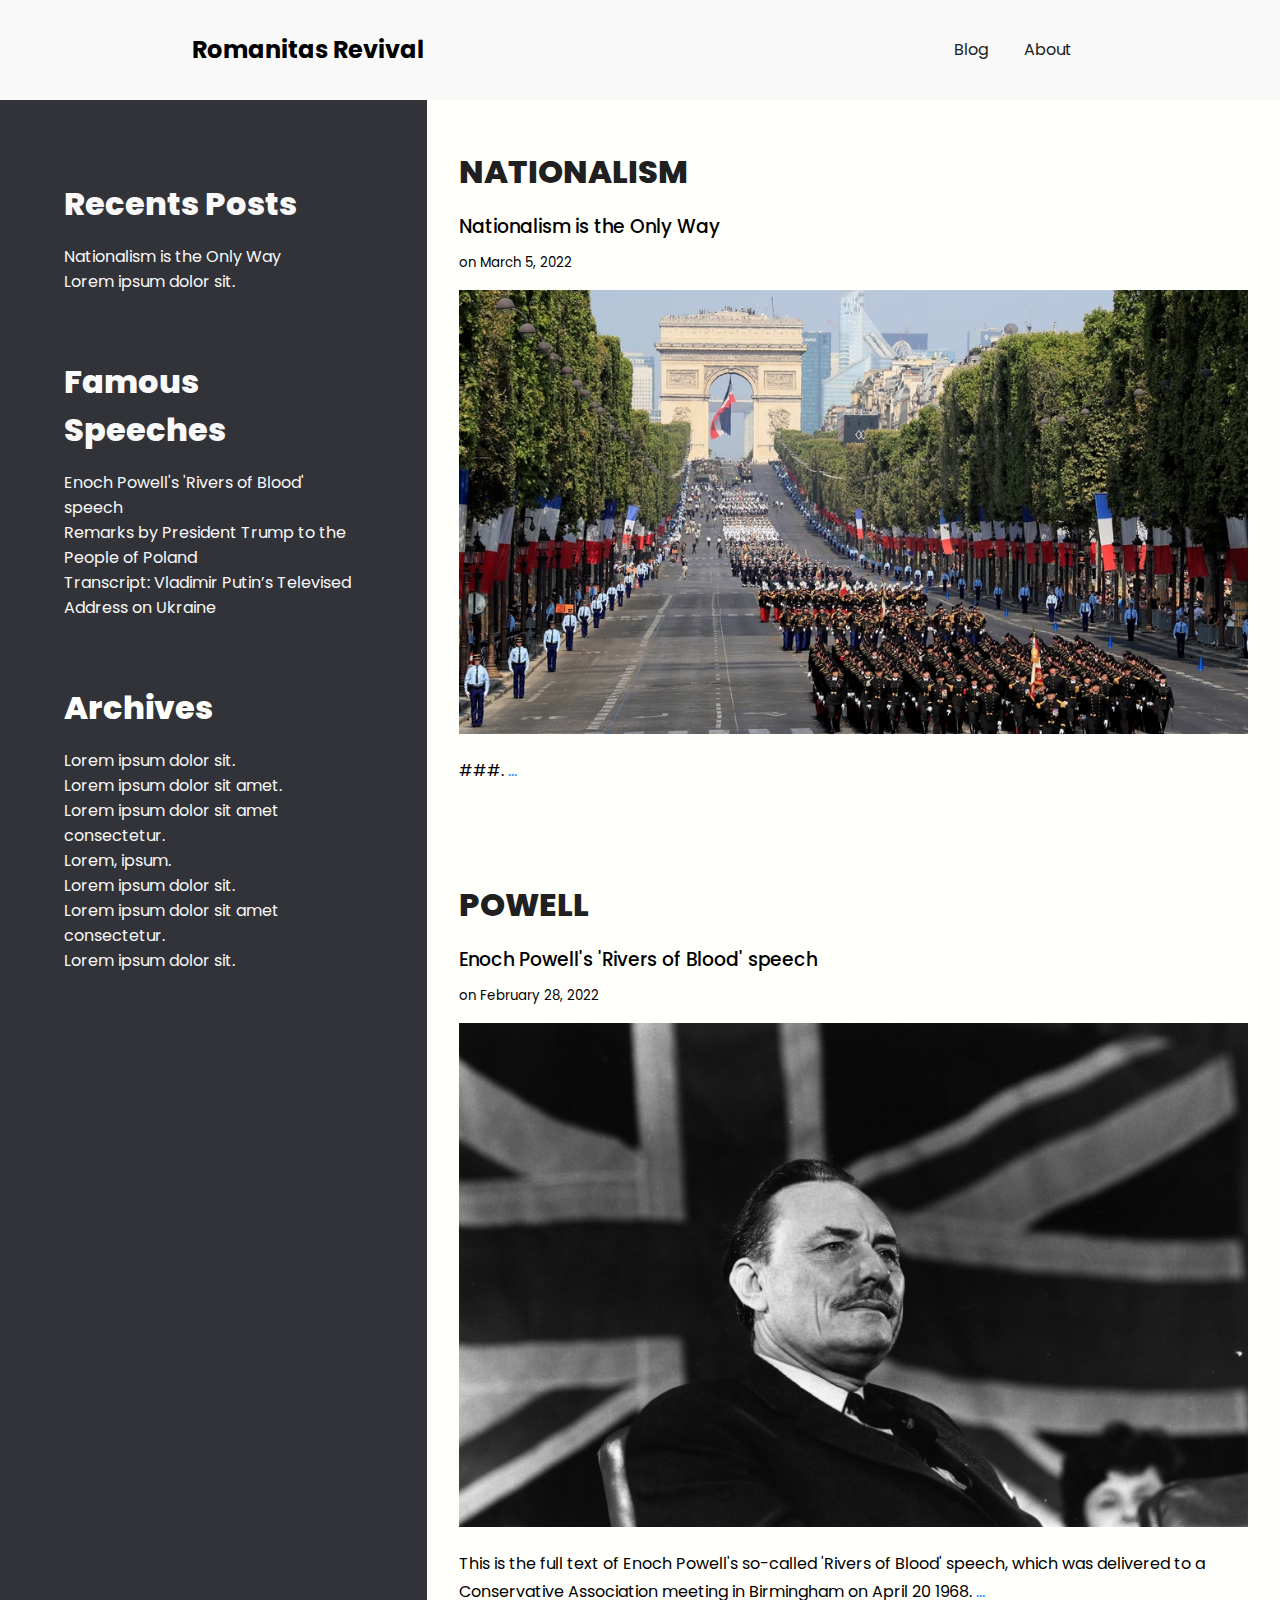
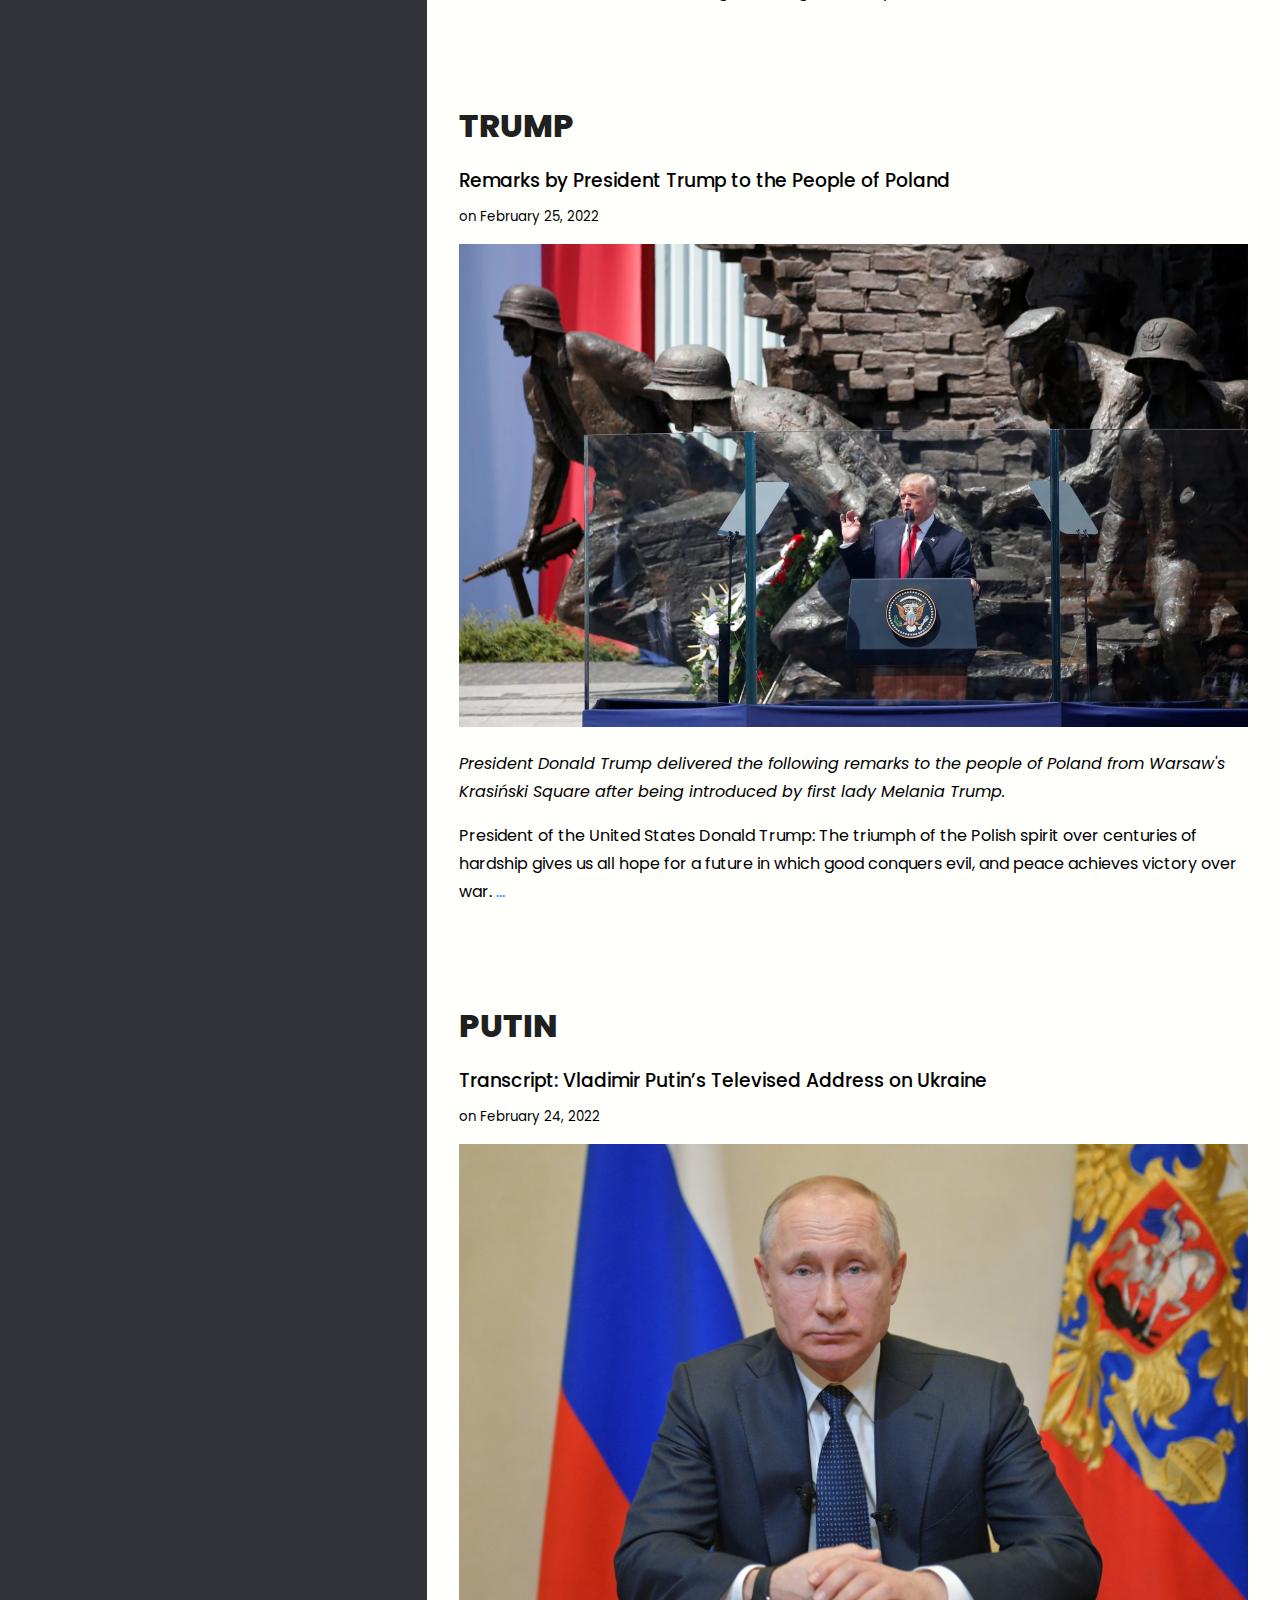
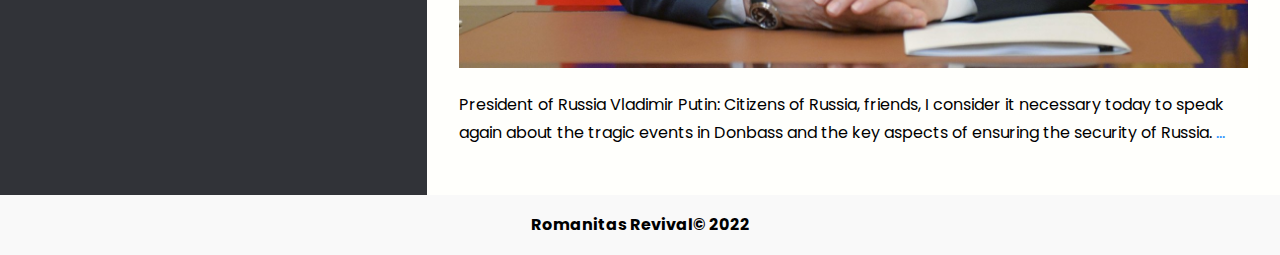
==== index.html @ 95ed3440 "updated filed march 1 2022" ====
<!DOCTYPE html>
<html lang="en">

<head>
    <meta charset="UTF-8">
    <meta http-equiv="X-UA-Compatible" content="IE=edge">
    <meta name="viewport" content="width=device-width, initial-scale=1.0">
    <link rel="stylesheet" href="style.css">
    <title>Romanitas Revival</title>
</head>

<body>

    <div class="container">
        <header>
            <nav>
                <div class="logo">
                    <h2>Romanitas Revival</h2>
                </div>
                <ul>
                  <li><a href="index.html">Blog</a></li>
                  <li><a href="about.html">About</a></li>
                </ul>
                <a href="#" class="mobile">&#9776;</a>
            </nav>
        </header>
        <aside>
            <div class="post">
                <h1><a href="blog.html">Recents Posts</a></h1>
                <ul>
                  <li><a href="nationalismistheonlyway.html">Nationalism is the Only Way</a></li>
                    <li><a href="">Lorem ipsum dolor sit.</a></li>
                </ul>
            </div>
            <div class="comments">
                <h1><a href="famousspeeches.html">Famous Speeches</a></h1>
                <ul>
                    <li><a href="powell.html">Enoch Powell's 'Rivers of Blood' speech</a></li>
                    <li><a href="trump.html">Remarks by President Trump to the People of Poland</a></li>
                    <li><a href="putin.html">Transcript: Vladimir Putin’s Televised Address on Ukraine</a></li>
                </ul>
            </div>
            <div class="archives">
                <h1>Archives</h1>
                <ul>
                    <li><a href="">Lorem ipsum dolor sit.</a></li>
                    <li><a href="">Lorem ipsum dolor sit amet.</a></li>
                    <li><a href="">Lorem ipsum dolor sit amet consectetur.</a></li>
                    <li><a href="">Lorem, ipsum.</a></li>
                    <li><a href="">Lorem ipsum dolor sit.</a></li>
                    <li><a href="">Lorem ipsum dolor sit amet consectetur.</a></li>
                    <li><a href="">Lorem ipsum dolor sit.</a></li>
                </ul>
            </div>
        </aside>
        <main>

          <div class="blog-post">
              <div class="meta">
                  <h1>NATIONALISM</h1>
                  <h3>Nationalism is the Only Way</h3>
                  <small><a href="#"></a> on March 5, 2022</small>
              </div>
              <div class="post">
                  <img src="images/nationalism.jpg" alt="">
                  <p class="excerpt">###. <a href="nationalismistheonlyway.html">...</a></p>
              </div>
          </div>

            <div class="blog-post">
                <div class="meta">
                    <h1>POWELL</h1>
                    <h3>Enoch Powell's 'Rivers of Blood' speech</h3>
                    <small><a href="#"></a> on February 28, 2022</small>
                </div>
                <div class="post">
                    <img src="images/powell.jpg" alt="">
                    <p class="excerpt">This is the full text of Enoch Powell's so-called 'Rivers of Blood' speech, which was
                    delivered to a Conservative Association meeting in Birmingham on April 20 1968. <a href="powell.html">...</a></p>
                </div>
            </div>

            <div class="blog-post">
                <div class="meta">
                    <h1>TRUMP</h1>
                    <h3>Remarks by President Trump to the People of Poland</h3>
                    <small><a href="#"></a> on February 25, 2022</small>
                </div>
                <div class="post">
                    <img src="images/trump.jpg" alt="">
                    <p class="excerpt"><i>President Donald Trump delivered the following remarks to the people of Poland from Warsaw's Krasiński Square after being introduced by first lady Melania Trump.</i></p>

                    <p class="excerpt">President of the United States Donald Trump: The triumph of the Polish spirit over centuries of hardship gives us all hope for a future in which good conquers evil, and peace achieves victory over war.  <a href="trump.html">...</a></p>
                </div>
            </div>

            <div class="blog-post">
                <div class="meta">
                    <h1>PUTIN</h1>
                    <h3>Transcript: Vladimir Putin’s Televised Address on Ukraine</h3>
                    <small><a href="#"></a> on February 24, 2022</small>
                </div>
                <div class="post">
                    <img src="images/putin.jpg" alt="">
                    <p class="excerpt">President of Russia Vladimir Putin: Citizens of Russia, friends,
                    I consider it necessary today to speak again about the tragic events in Donbass and the key aspects of ensuring the security of Russia.  <a href="putin.html">...</a></p>
                </div>
            </div>

        </main>
        <footer>
            <h4>Romanitas Revival© 2022</h4>
        </footer>

    </div>
<script src="app.js"></script>
</body>

</html>
---- style.css ----
@import url('https://fonts.googleapis.com/css2?family=Poppins:wght@400;500;800&display=swap');

/* Base Styling */
* {
    margin: 0;
    padding: 0;
    box-sizing: border-box;
}

body {
    font-family: 'Poppins', sans-serif;
    background: url(images/bg.jpg);
    background-size: cover;

}

ul {
    list-style-type: none;
}

a {
    text-decoration: none;
    color: #f9f9f9;
}

h1 {
    color: #fffffc;
    margin: 16px 0;
    font-weight: 800;
}

h3 {
    margin: 8px 0;
    font-weight: 500;
}

p {
    margin: 16px 0;
    line-height: 1.75;
    font-weight: 400;
}

img {
    max-width: 100%;
    height: auto;
    margin-top: 16px;
}

/* Layout */
.container {
    display: grid;
    grid-template-columns: repeat(3, 1fr);
    grid-template-rows: 100px auto 60px;
    /* height: 100vh; */
    width: 100%;
    margin: 0 auto;
}

header {
    background-color: #F9F9F9;
    grid-column-start: span 3;

}

aside {
    background-color: #313338;
    grid-column-start: span 1;

}

main {
    background-color: #fffffc;
    grid-column-start: span 2;

}

footer {
    background-color: #F9F9F9;
    grid-column-start: span 3;
    text-align: center;
    display: flex;
    align-items: center;
    justify-content: center;

}

@media (max-width:768px) {
    .container {
        grid-template-columns: 1fr;
        grid-template-rows: 100px auto auto 100px;
    }

    header,
    aside,
    main,
    footer {
        grid-column-start: span 4;
    }
}


/* Navigation */
header {
    line-height: 100px;
}

nav {
    display: flex;
    align-items: center;
    justify-content: space-between;
    width: 70%;
    margin: 0 auto;

}

nav ul li {
    display: inline;
    padding: 0 16px;
}

nav ul li a {
    color: #202020;
}

.mobile {
    display: none;
}
.show {
    display: block;
}

@media (max-width:768px) {
    nav{
        position: relative;
    }
    nav ul {
        display: none;
        width: 100%;
        background-color: grey;
        position: absolute;
        top:100px;
        height:40vh;
        text-align: center;
    }
    nav ul li {
        display: block;
        margin-bottom: 5px;
    }
    nav ul li a{
        color:#fffffc;
    }

    a.mobile {
        color: #202020;
        font-size: 32px;
        display: block;
    }


}

/* Aside */
aside {
    padding: 64px;
}

aside .comments,
.archives {
    margin-top: 64px;
}

/* Blog */
.blog-post h1 {
    color: #202020;
}

.blog-post a {
    color: dodgerblue;
}

.blog-post {
    padding: 32px;
}
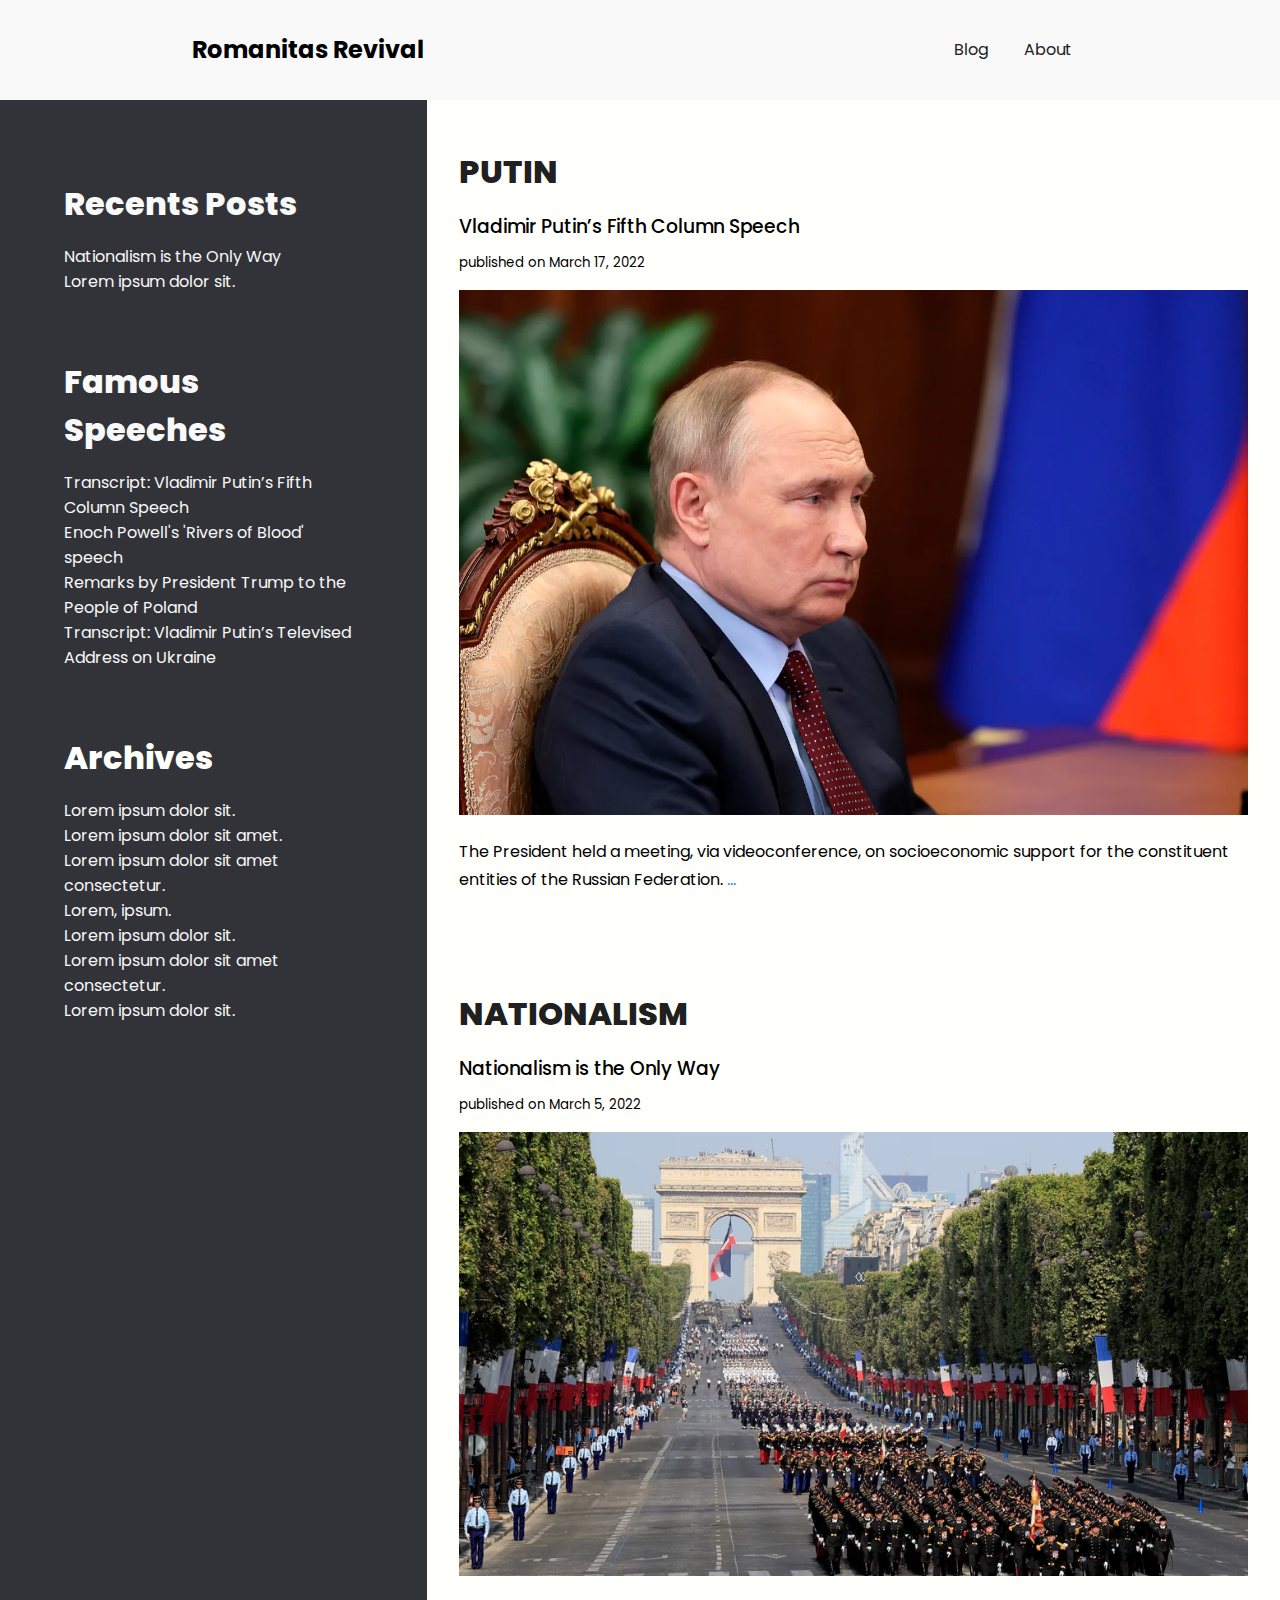
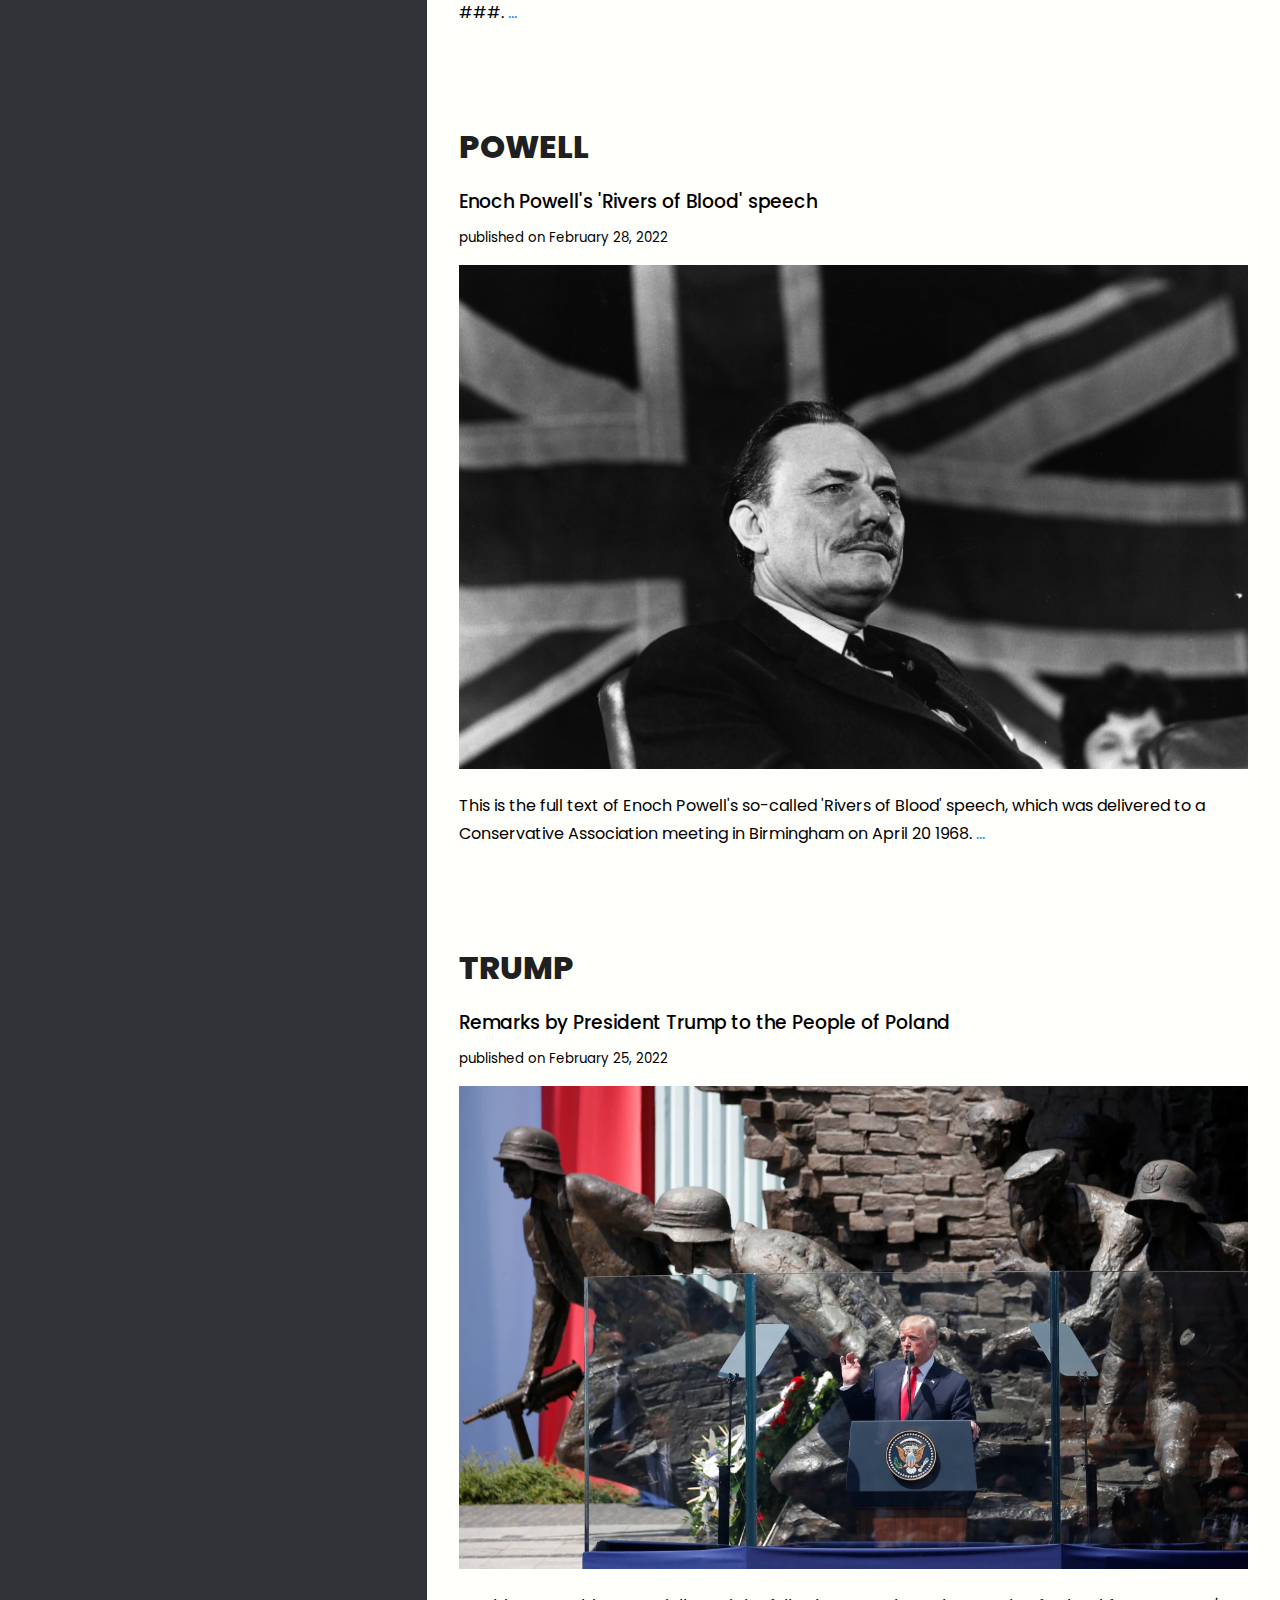
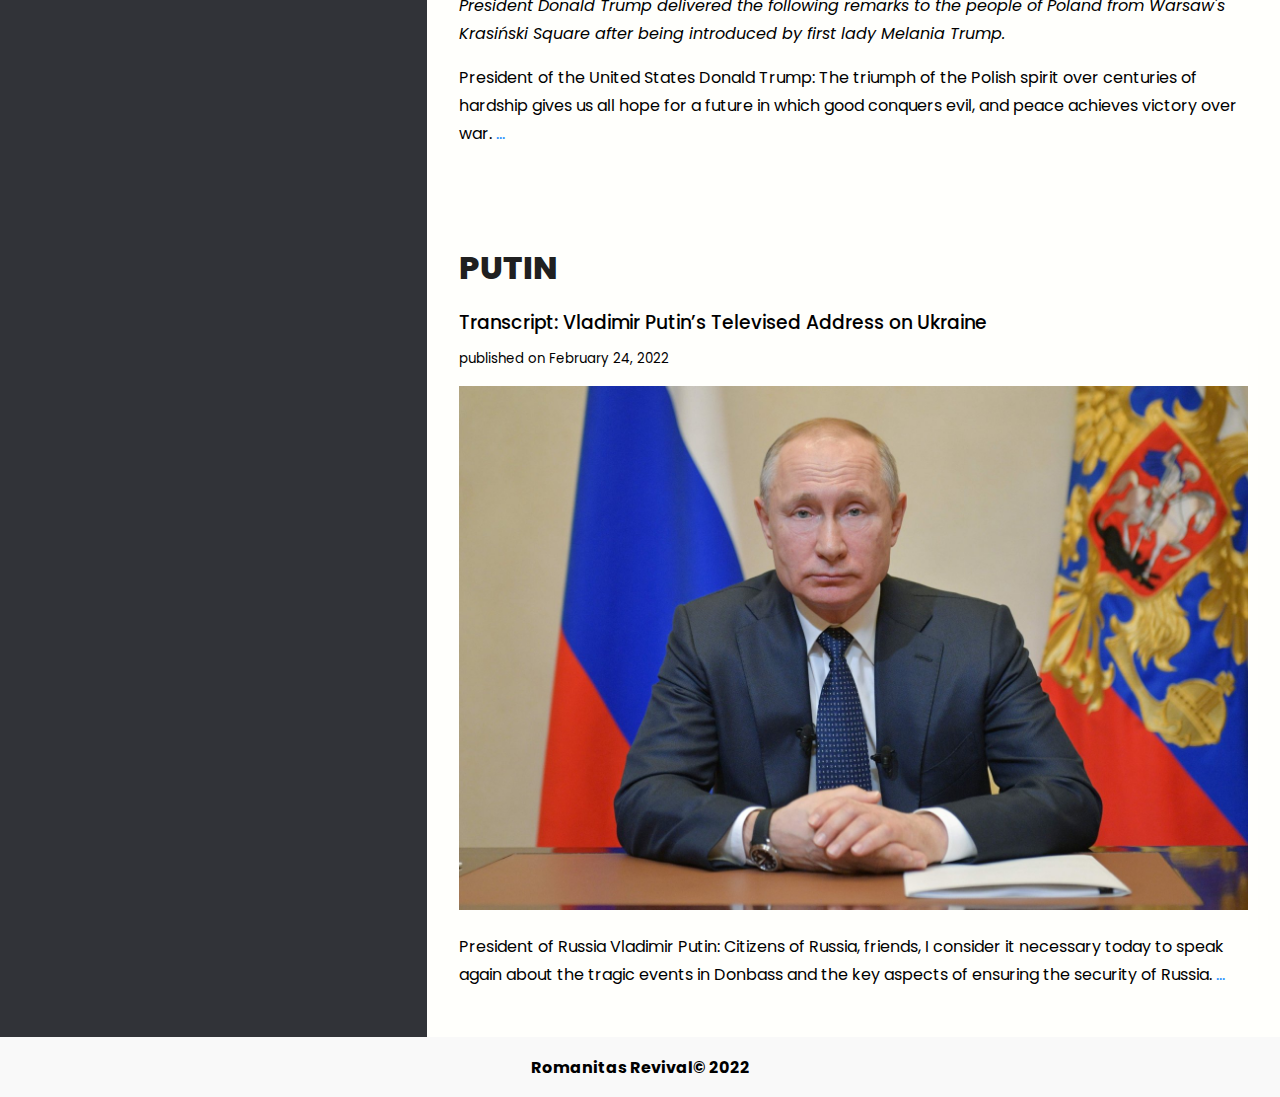
==== commit 9b12421a: "updated files" ====
--- a/index.html
+++ b/index.html
@@ -35,6 +35,7 @@
             <div class="comments">
                 <h1><a href="famousspeeches.html">Famous Speeches</a></h1>
                 <ul>
+                    <li><a href="putin2.html">Transcript: Vladimir Putin’s Fifth Column Speech</a></li>
                     <li><a href="powell.html">Enoch Powell's 'Rivers of Blood' speech</a></li>
                     <li><a href="trump.html">Remarks by President Trump to the People of Poland</a></li>
                     <li><a href="putin.html">Transcript: Vladimir Putin’s Televised Address on Ukraine</a></li>
@@ -57,12 +58,26 @@
 
           <div class="blog-post">
               <div class="meta">
+                  <h1>PUTIN</h1>
+                  <h3>Vladimir Putin’s Fifth Column Speech</h3>
+                  <small><a href="#"></a>published on March 17, 2022</small>
+              </div>
+              <div class="post">
+                  <a href="putin2.html"><img src="images/putin2.jpg" alt=""></a>
+                  <p class="excerpt">The President held a meeting, via videoconference,
+                    on socioeconomic support for the constituent entities
+                    of the Russian Federation. <a href="putin2.html">...</a></p>
+              </div>
+          </div>
+
+          <div class="blog-post">
+              <div class="meta">
                   <h1>NATIONALISM</h1>
                   <h3>Nationalism is the Only Way</h3>
-                  <small><a href="#"></a> on March 5, 2022</small>
+                  <small><a href="#"></a>published on March 5, 2022</small>
               </div>
               <div class="post">
-                  <img src="images/nationalism.jpg" alt="">
+                  <a href="nationalismistheonlyway.html"><img src="images/nationalism.jpg" alt=""></a>
                   <p class="excerpt">###. <a href="nationalismistheonlyway.html">...</a></p>
               </div>
           </div>
@@ -71,10 +86,10 @@
                 <div class="meta">
                     <h1>POWELL</h1>
                     <h3>Enoch Powell's 'Rivers of Blood' speech</h3>
-                    <small><a href="#"></a> on February 28, 2022</small>
+                    <small><a href="#"></a>published on February 28, 2022</small>
                 </div>
                 <div class="post">
-                    <img src="images/powell.jpg" alt="">
+                    <a href="powell.html"><img src="images/powell.jpg" alt=""></a>
                     <p class="excerpt">This is the full text of Enoch Powell's so-called 'Rivers of Blood' speech, which was
                     delivered to a Conservative Association meeting in Birmingham on April 20 1968. <a href="powell.html">...</a></p>
                 </div>
@@ -84,10 +99,10 @@
                 <div class="meta">
                     <h1>TRUMP</h1>
                     <h3>Remarks by President Trump to the People of Poland</h3>
-                    <small><a href="#"></a> on February 25, 2022</small>
+                    <small><a href="#"></a>published on February 25, 2022</small>
                 </div>
                 <div class="post">
-                    <img src="images/trump.jpg" alt="">
+                    <a href="trump.html"><img src="images/trump.jpg" alt=""></a>
                     <p class="excerpt"><i>President Donald Trump delivered the following remarks to the people of Poland from Warsaw's Krasiński Square after being introduced by first lady Melania Trump.</i></p>
 
                     <p class="excerpt">President of the United States Donald Trump: The triumph of the Polish spirit over centuries of hardship gives us all hope for a future in which good conquers evil, and peace achieves victory over war.  <a href="trump.html">...</a></p>
@@ -98,10 +113,10 @@
                 <div class="meta">
                     <h1>PUTIN</h1>
                     <h3>Transcript: Vladimir Putin’s Televised Address on Ukraine</h3>
-                    <small><a href="#"></a> on February 24, 2022</small>
+                    <small><a href="#"></a>published on February 24, 2022</small>
                 </div>
                 <div class="post">
-                    <img src="images/putin.jpg" alt="">
+                    <a href="putin.html"><img src="images/putin.jpg" alt=""></a>
                     <p class="excerpt">President of Russia Vladimir Putin: Citizens of Russia, friends,
                     I consider it necessary today to speak again about the tragic events in Donbass and the key aspects of ensuring the security of Russia.  <a href="putin.html">...</a></p>
                 </div>
